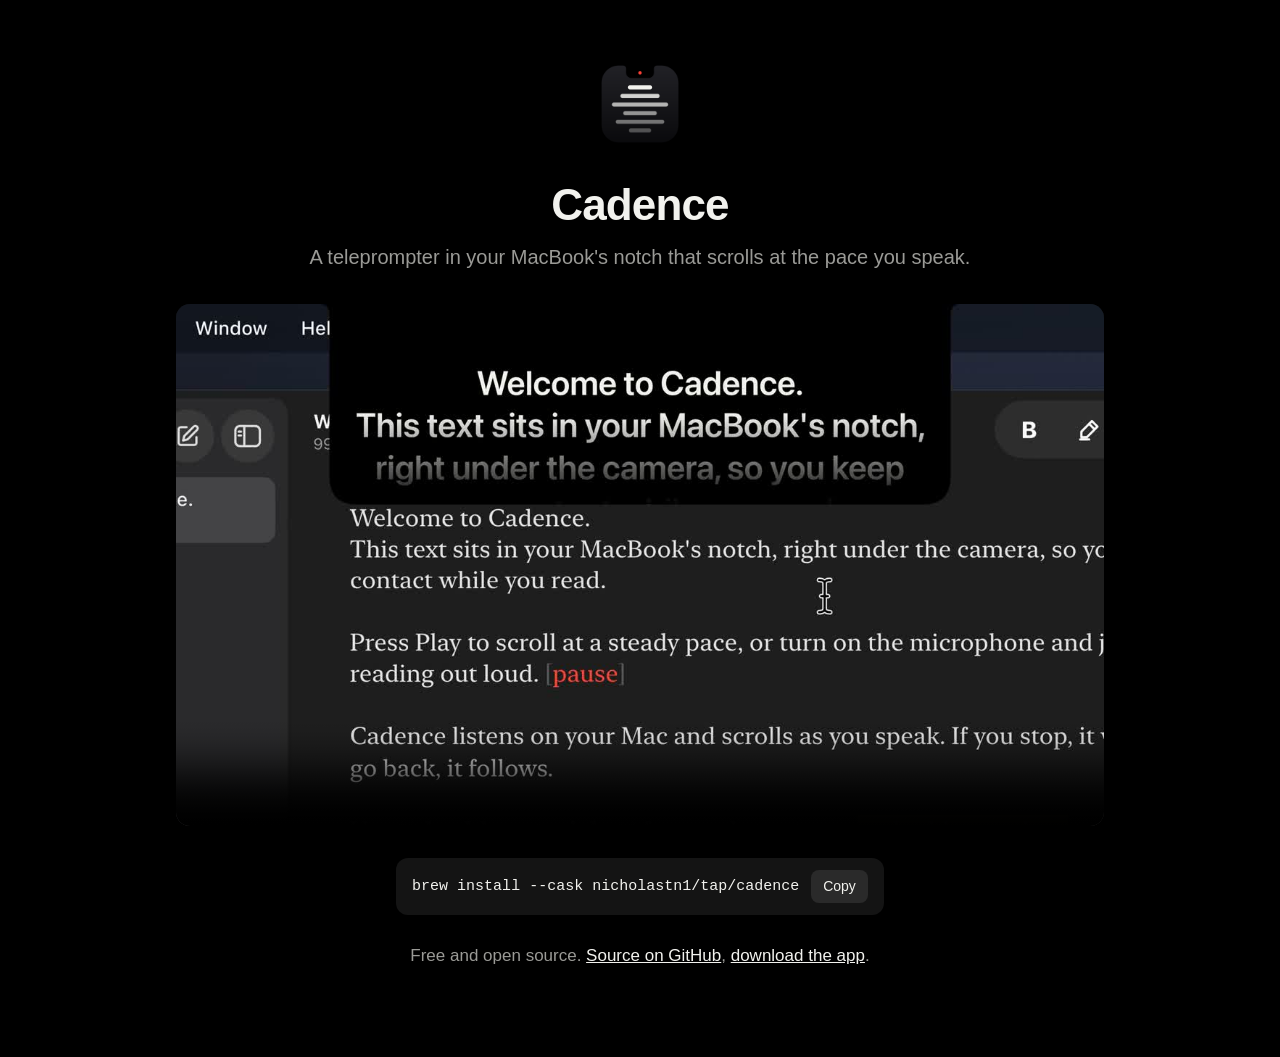
==== docs/index.html @ 0d83a183 "Project page on GitHub Pages with the guide video; README links to it" ====
<!doctype html>
<html lang="en">
<head>
<meta charset="utf-8">
<meta name="viewport" content="width=device-width, initial-scale=1">
<title>Cadence</title>
<meta name="description" content="A teleprompter in your MacBook's notch that scrolls at the pace you speak.">
<link rel="icon" href="icon.png">
<style>
  :root { --ink: #F2F2EE; --muted: #9a9a96; --bg: #000; --tally: #FF4136; }
  * { box-sizing: border-box; }
  body { margin: 0; background: var(--bg); color: var(--ink); font: 17px/1.5 -apple-system, BlinkMacSystemFont, "Helvetica Neue", sans-serif; }
  main { max-width: 960px; margin: 0 auto; padding: 56px 16px 72px; text-align: center; }
  img.icon { width: 96px; height: 96px; }
  h1 { font-size: 44px; letter-spacing: -0.02em; margin: 12px 0 4px; }
  p.lede { color: var(--muted); font-size: 20px; margin: 0 0 32px; }
  video { width: 100%; border-radius: 14px; background: #111; display: block; }
  .install { margin: 32px auto 8px; display: inline-flex; align-items: center; gap: 12px; padding: 12px 16px; border-radius: 12px; background: #141414; max-width: 100%; }
  code { font: 15px/1.4 ui-monospace, Menlo, monospace; overflow-x: auto; white-space: nowrap; }
  button { font: inherit; font-size: 14px; color: var(--ink); background: #2a2a2a; border: 0; border-radius: 8px; padding: 6px 12px; cursor: pointer; }
  button:focus-visible, a:focus-visible { outline: 2px solid var(--tally); outline-offset: 2px; }
  a { color: var(--ink); }
  p.links { color: var(--muted); margin-top: 20px; }
</style>
</head>
<body>
<main>
  <img class="icon" src="icon.png" alt="">
  <h1>Cadence</h1>
  <p class="lede">A teleprompter in your MacBook's notch that scrolls at the pace you speak.</p>
  <video src="guide.mp4" poster="poster.jpg" controls playsinline preload="metadata"></video>
  <div class="install">
    <code id="cmd">brew install --cask nicholastn1/tap/cadence</code>
    <button type="button" onclick="navigator.clipboard.writeText(document.getElementById('cmd').textContent).then(() => { this.textContent = 'Copied'; })">Copy</button>
  </div>
  <p class="links">Free and open source. <a href="https://github.com/nicholastn1/cadence">Source on GitHub</a>, <a href="https://github.com/nicholastn1/cadence/releases/latest">download the app</a>.</p>
</main>
</body>
</html>
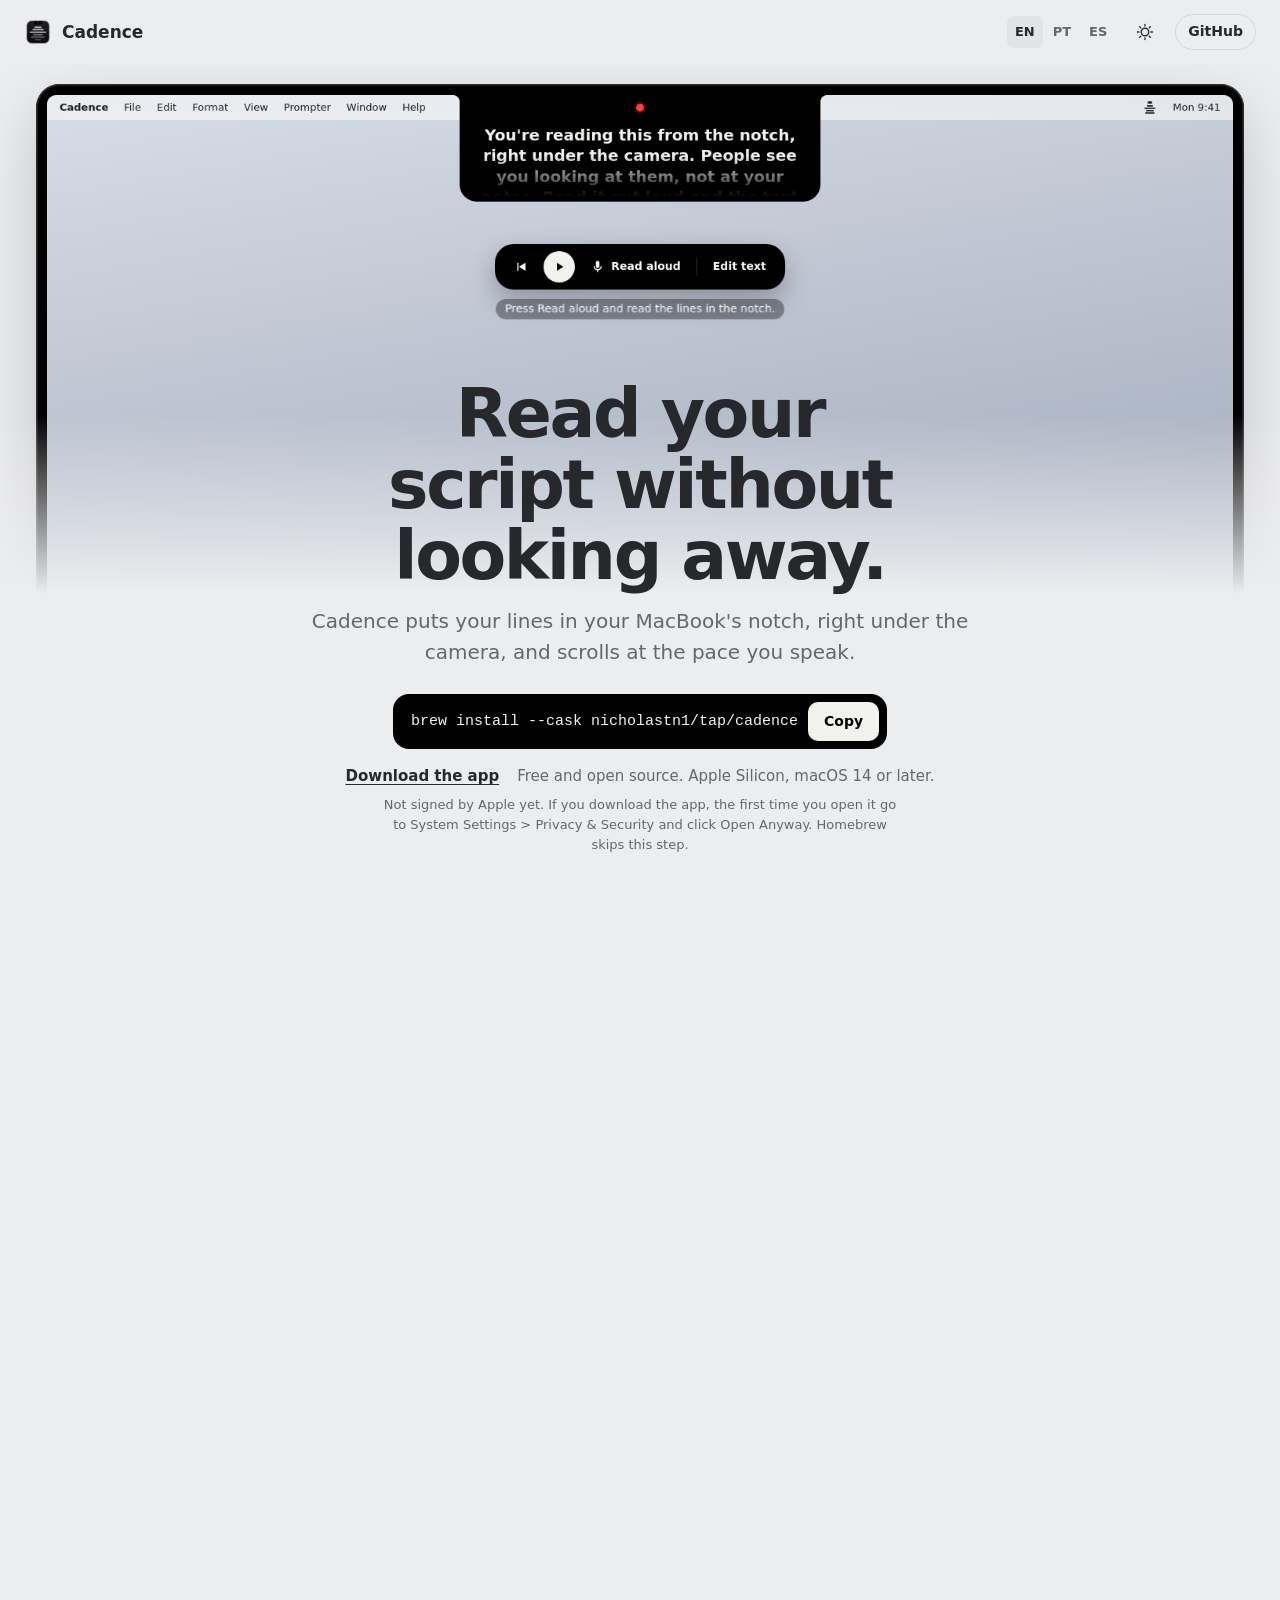
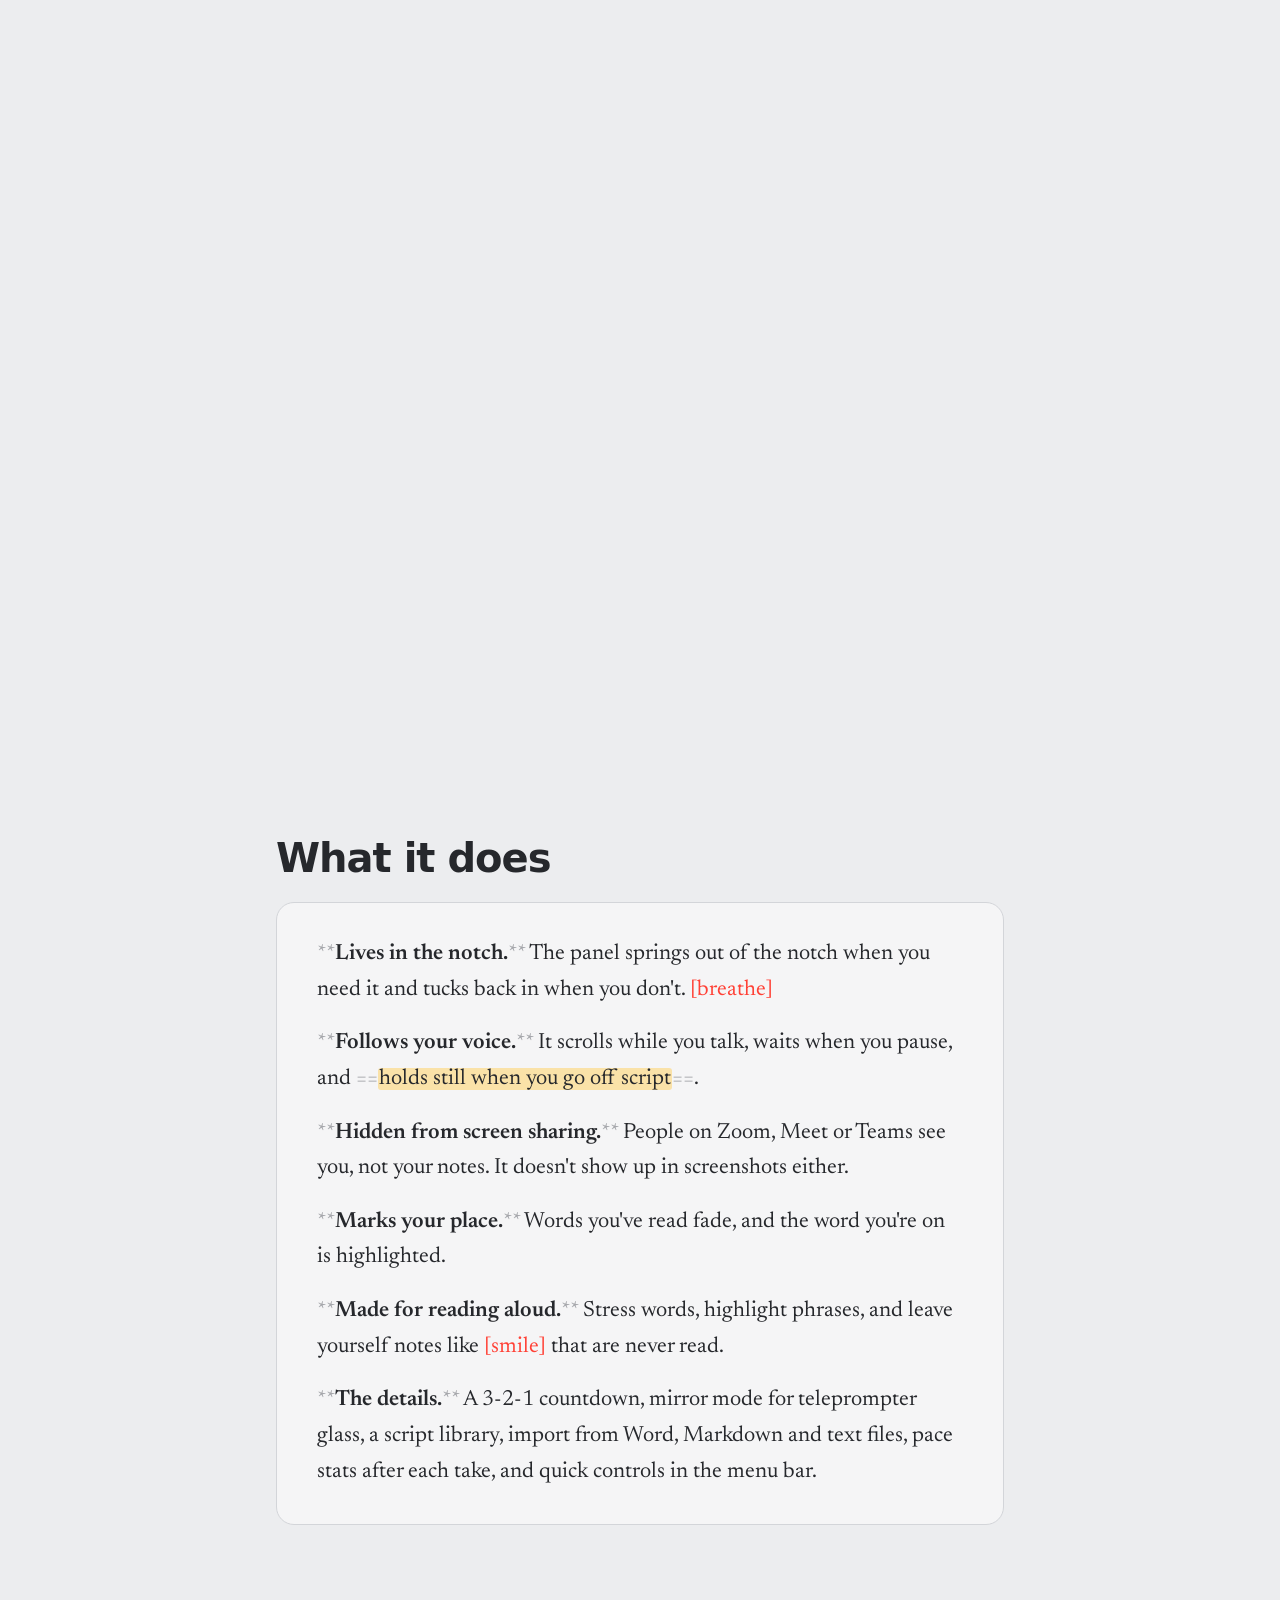
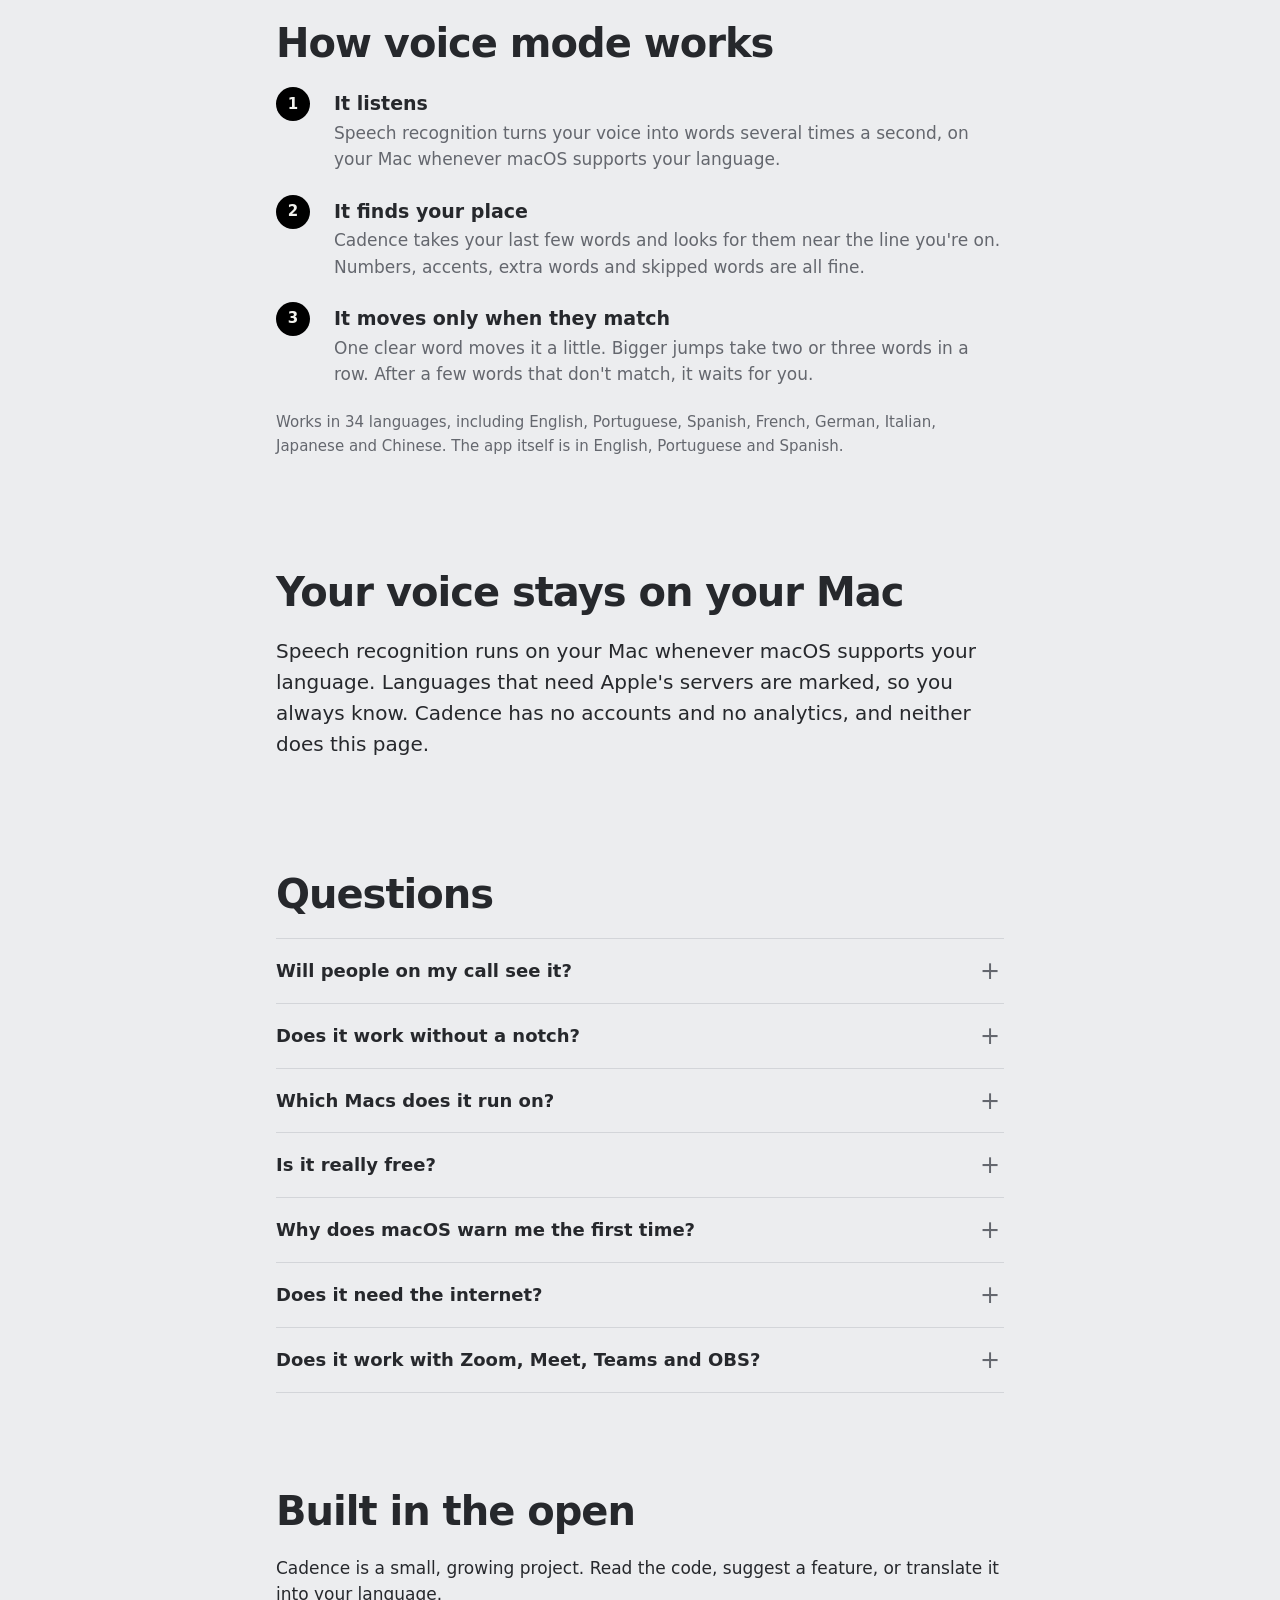
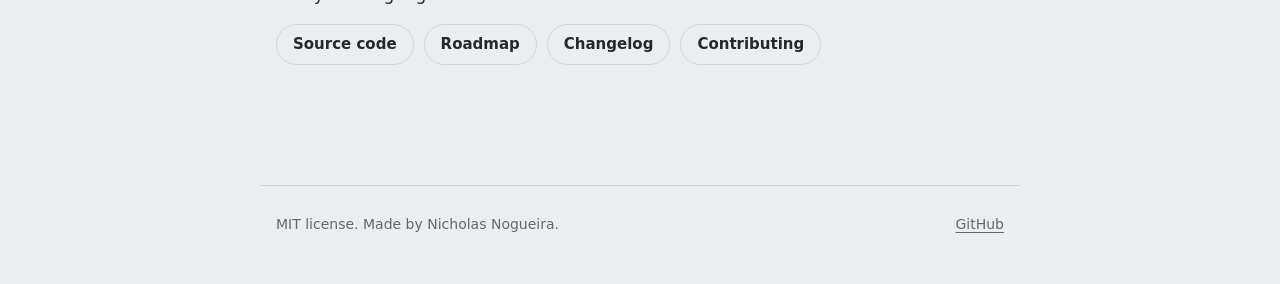
==== commit ed05cdc9: "Landing page: live notch demo with voice, MacBook pull-back to the guide video, EN/PT/ES, dark mode," ====
--- a/docs/index.html
+++ b/docs/index.html
@@ -3,37 +3,163 @@
 <head>
 <meta charset="utf-8">
 <meta name="viewport" content="width=device-width, initial-scale=1">
-<title>Cadence</title>
-<meta name="description" content="A teleprompter in your MacBook's notch that scrolls at the pace you speak.">
+<title>Cadence: a teleprompter in your MacBook's notch</title>
+<meta name="description" content="Cadence puts your lines in your MacBook's notch, right under the camera, and scrolls at the pace you speak. Free and open source.">
+<meta property="og:title" content="Cadence">
+<meta property="og:description" content="A teleprompter in your MacBook's notch that scrolls at the pace you speak.">
+<meta property="og:image" content="https://nicholastn1.github.io/cadence/og-en.png">
+<meta property="og:url" content="https://nicholastn1.github.io/cadence/">
+<meta property="og:type" content="website">
+<meta name="twitter:card" content="summary_large_image">
+<meta name="color-scheme" content="light dark">
 <link rel="icon" href="icon.png">
-<style>
-  :root { --ink: #F2F2EE; --muted: #9a9a96; --bg: #000; --tally: #FF4136; }
-  * { box-sizing: border-box; }
-  body { margin: 0; background: var(--bg); color: var(--ink); font: 17px/1.5 -apple-system, BlinkMacSystemFont, "Helvetica Neue", sans-serif; }
-  main { max-width: 960px; margin: 0 auto; padding: 56px 16px 72px; text-align: center; }
-  img.icon { width: 96px; height: 96px; }
-  h1 { font-size: 44px; letter-spacing: -0.02em; margin: 12px 0 4px; }
-  p.lede { color: var(--muted); font-size: 20px; margin: 0 0 32px; }
-  video { width: 100%; border-radius: 14px; background: #111; display: block; }
-  .install { margin: 32px auto 8px; display: inline-flex; align-items: center; gap: 12px; padding: 12px 16px; border-radius: 12px; background: #141414; max-width: 100%; }
-  code { font: 15px/1.4 ui-monospace, Menlo, monospace; overflow-x: auto; white-space: nowrap; }
-  button { font: inherit; font-size: 14px; color: var(--ink); background: #2a2a2a; border: 0; border-radius: 8px; padding: 6px 12px; cursor: pointer; }
-  button:focus-visible, a:focus-visible { outline: 2px solid var(--tally); outline-offset: 2px; }
-  a { color: var(--ink); }
-  p.links { color: var(--muted); margin-top: 20px; }
-</style>
+<link rel="preconnect" href="https://fonts.googleapis.com">
+<link rel="preconnect" href="https://fonts.gstatic.com" crossorigin>
+<link rel="stylesheet" href="https://fonts.googleapis.com/css2?family=Newsreader:ital,opsz,wght@0,6..72,400;0,6..72,600;1,6..72,400&display=swap">
+<link rel="stylesheet" href="style.css">
 </head>
 <body>
+
+<header class="nav">
+  <a class="brand" href="./"><img src="icon.png" alt="" width="28" height="28"><span>Cadence</span></a>
+  <nav class="nav-tools" aria-label="Site">
+    <div class="langs" role="group" aria-label="Language">
+      <button type="button" data-lang="en">EN</button>
+      <button type="button" data-lang="pt">PT</button>
+      <button type="button" data-lang="es">ES</button>
+    </div>
+    <button type="button" class="icon-btn" id="theme" data-i18n-label="nav.theme"><svg viewBox="0 0 24 24" width="18" height="18" aria-hidden="true"><path class="sun" d="M12 4V2m0 20v-2m8-8h2M2 12h2m13.66-5.66 1.41-1.41M4.93 19.07l1.41-1.41m0-11.32L4.93 4.93m14.14 14.14-1.41-1.41M12 17a5 5 0 1 0 0-10 5 5 0 0 0 0 10Z"/><path class="moon" d="M21 12.8A9 9 0 1 1 11.2 3a7 7 0 0 0 9.8 9.8Z"/></svg></button>
+    <a class="gh" href="https://github.com/nicholastn1/cadence">GitHub</a>
+  </nav>
+</header>
+
 <main>
-  <img class="icon" src="icon.png" alt="">
-  <h1>Cadence</h1>
-  <p class="lede">A teleprompter in your MacBook's notch that scrolls at the pace you speak.</p>
-  <video src="guide.mp4" poster="poster.jpg" controls playsinline preload="metadata"></video>
-  <div class="install">
-    <code id="cmd">brew install --cask nicholastn1/tap/cadence</code>
-    <button type="button" onclick="navigator.clipboard.writeText(document.getElementById('cmd').textContent).then(() => { this.textContent = 'Copied'; })">Copy</button>
-  </div>
-  <p class="links">Free and open source. <a href="https://github.com/nicholastn1/cadence">Source on GitHub</a>, <a href="https://github.com/nicholastn1/cadence/releases/latest">download the app</a>.</p>
+  <section class="stage" id="stage">
+    <div class="sticky">
+      <div class="laptop" id="laptop">
+        <div class="lid">
+          <div class="screen">
+            <div class="layer demo-layer" id="demoLayer">
+              <div class="wallpaper"></div>
+              <div class="menubar" aria-hidden="true">
+                <span class="mb-left"><b>Cadence</b><span>File</span><span>Edit</span><span>Format</span><span>View</span><span>Prompter</span><span>Window</span><span>Help</span></span>
+                <span class="mb-right"><svg class="mb-glyph" viewBox="0 0 18 16" width="18" height="16"><rect x="6" y="0" width="6" height="3" rx="1.5"/><rect x="5" y="5" width="8" height="1.8" rx=".9"/><rect x="2" y="8" width="14" height="1.8" rx=".9"/><rect x="4" y="11" width="10" height="1.8" rx=".9"/><rect x="3" y="14" width="12" height="1.8" rx=".9"/></svg><span>Mon 9:41</span></span>
+              </div>
+
+              <div class="island" id="island">
+                <button type="button" class="camera" id="camera" aria-label="Camera"></button>
+                <div class="island-text" id="islandText">
+                  <div class="lines" id="lines"></div>
+                </div>
+                <div class="count" id="count" aria-hidden="true"></div>
+                <div class="onair" id="onair" data-i18n="demo.onair">You're on air</div>
+              </div>
+
+              <div class="controls">
+                <div class="transport" role="group" data-i18n-label="demo.controls">
+                  <button type="button" class="t-btn" id="restart" data-i18n-label="demo.restart"><svg viewBox="0 0 24 24" width="18" height="18" aria-hidden="true"><path d="M6 5h2v14H6zM20 5v14L9 12z"/></svg></button>
+                  <button type="button" class="t-play" id="play" data-i18n-label="demo.play"><svg viewBox="0 0 24 24" width="18" height="18" aria-hidden="true"><path class="i-play" d="M8 5v14l11-7z"/><path class="i-pause" d="M7 5h4v14H7zM13 5h4v14h-4z"/></svg></button>
+                  <button type="button" class="t-mic" id="listen"><svg viewBox="0 0 24 24" width="18" height="18" aria-hidden="true"><path d="M12 14a3 3 0 0 0 3-3V5a3 3 0 0 0-6 0v6a3 3 0 0 0 3 3Zm5-3a5 5 0 0 1-10 0H5a7 7 0 0 0 6 6.92V21h2v-3.08A7 7 0 0 0 19 11h-2Z"/></svg><span id="listenLabel" data-i18n="demo.listen">Read aloud</span></button>
+                  <span class="t-sep" aria-hidden="true"></span>
+                  <button type="button" class="t-edit" id="edit" data-i18n="demo.edit">Edit text</button>
+                </div>
+                <p class="status" id="status" role="status"></p>
+                <form class="editor" id="editor" hidden>
+                  <label class="sr" for="editorText" data-i18n="demo.edit">Edit text</label>
+                  <textarea id="editorText" rows="4" data-i18n-placeholder="demo.placeholder"></textarea>
+                  <div class="editor-actions">
+                    <button type="button" class="ghost" id="editCancel" data-i18n="demo.cancel">Cancel</button>
+                    <button type="submit" class="solid" data-i18n="demo.apply">Use this text</button>
+                  </div>
+                </form>
+              </div>
+            </div>
+
+            <div class="layer video-layer" id="videoLayer">
+              <video id="guide" src="guide.mp4" poster="poster.jpg" playsinline preload="none"></video>
+              <button type="button" class="play-guide" id="playGuide"><svg viewBox="0 0 24 24" width="26" height="26" aria-hidden="true"><path d="M8 5v14l11-7z"/></svg><span data-i18n="video.play">Play the guide</span></button>
+            </div>
+          </div>
+        </div>
+        <div class="deck"><span class="thumb"></span></div>
+      </div>
+
+      <div class="hero-fade" id="heroFade"></div>
+      <div class="hero-copy" id="heroCopy">
+        <h1 data-i18n="hero.title">Read your script without looking away.</h1>
+        <p class="sub" data-i18n="hero.sub">Cadence puts your lines in your MacBook's notch, right under the camera, and scrolls at the pace you speak.</p>
+        <div class="install">
+          <code id="brew">brew install --cask nicholastn1/tap/cadence</code>
+          <button type="button" id="copy" data-i18n="hero.copy">Copy</button>
+        </div>
+        <p class="alt">
+          <a id="download" href="https://github.com/nicholastn1/cadence/releases/latest" data-i18n="hero.download">Download the app</a>
+          <span data-i18n="hero.req">Free and open source. Apple Silicon, macOS 14 or later.</span>
+        </p>
+        <p class="note" data-i18n="hero.note"></p>
+      </div>
+
+      <div class="video-caption" id="videoCaption">
+        <h2 data-i18n="video.title">Watch the one-minute guide</h2>
+        <p data-i18n="video.note"></p>
+      </div>
+    </div>
+  </section>
+
+  <section class="mobile-video" aria-labelledby="mvTitle">
+    <h2 id="mvTitle" data-i18n="video.title">Watch the one-minute guide</h2>
+    <div class="mini-mac"><video src="guide.mp4" poster="poster.jpg" controls playsinline preload="none"></video></div>
+    <p data-i18n="video.note"></p>
+  </section>
+
+  <section class="block script-block" aria-labelledby="featuresTitle">
+    <h2 id="featuresTitle" data-i18n="features.title">What it does</h2>
+    <div class="script" id="featureScript"></div>
+  </section>
+
+  <section class="block" aria-labelledby="voiceTitle">
+    <h2 id="voiceTitle" data-i18n="voice.title">How voice mode works</h2>
+    <ol class="steps">
+      <li><h3 data-i18n="voice.s1t"></h3><p data-i18n="voice.s1"></p></li>
+      <li><h3 data-i18n="voice.s2t"></h3><p data-i18n="voice.s2"></p></li>
+      <li><h3 data-i18n="voice.s3t"></h3><p data-i18n="voice.s3"></p></li>
+    </ol>
+    <p class="aside" data-i18n="voice.langs"></p>
+  </section>
+
+  <section class="block privacy" aria-labelledby="privacyTitle">
+    <h2 id="privacyTitle" data-i18n="privacy.title">Your voice stays on your Mac</h2>
+    <p data-i18n="privacy.text"></p>
+  </section>
+
+  <section class="block" aria-labelledby="faqTitle">
+    <h2 id="faqTitle" data-i18n="faq.title">Questions</h2>
+    <div class="faq" id="faq"></div>
+  </section>
+
+  <section class="block open" aria-labelledby="openTitle">
+    <h2 id="openTitle" data-i18n="open.title">Built in the open</h2>
+    <p data-i18n="open.text"></p>
+    <ul class="links">
+      <li><a href="https://github.com/nicholastn1/cadence" data-i18n="open.code">Source code</a></li>
+      <li><a href="https://github.com/nicholastn1/cadence#roadmap" data-i18n="open.roadmap">Roadmap</a></li>
+      <li><a href="https://github.com/nicholastn1/cadence/blob/main/CHANGELOG.md" data-i18n="open.changelog">Changelog</a></li>
+      <li><a href="https://github.com/nicholastn1/cadence/blob/main/CONTRIBUTING.md" data-i18n="open.contributing">Contributing</a></li>
+    </ul>
+    <p class="version" id="version"></p>
+    <div class="support" id="support" hidden>
+      <h3 data-i18n="support.title">Support Cadence</h3>
+      <p data-i18n="support.text"></p>
+      <p class="support-links" id="supportLinks"></p>
+    </div>
+  </section>
 </main>
+
+<footer class="foot">
+  <p data-i18n="foot.text">MIT license. Made by Nicholas Nogueira.</p>
+  <a href="https://github.com/nicholastn1/cadence">GitHub</a>
+</footer>
+
+<script src="main.js"></script>
 </body>
 </html>
--- a/docs/style.css
+++ b/docs/style.css
@@ -0,0 +1,337 @@
+/* Cadence landing page.
+   Only the hardware is black: bezel, notch, island. Red only means "live". */
+
+:root {
+  --bg: #ecedef;            /* studio backdrop */
+  --ink: #26282c;           /* graphite, so black stays special */
+  --muted: #64676e;
+  --line: #d3d5d9;
+  --soft: #e1e3e6;
+  --hw: #000;               /* hardware */
+  --paper: #f2f2ee;         /* text on the island */
+  --tally: #ff4136;         /* on air */
+  --marker: #ffc94a;
+  --alu: linear-gradient(#d9dbde, #b9bcc1);
+  --wall: linear-gradient(170deg, #d8dde6 0%, #aeb7c6 55%, #8f99ab 100%);
+  --menubar: rgba(255, 255, 255, 0.55);
+  --menubar-ink: #1d1e21;
+  --sans: -apple-system, BlinkMacSystemFont, "SF Pro Text", "Helvetica Neue", "Segoe UI", system-ui, sans-serif;
+  --display: -apple-system, BlinkMacSystemFont, "SF Pro Display", "Helvetica Neue", "Segoe UI", system-ui, sans-serif;
+  --serif: "Newsreader", "New York", Georgia, serif;
+  --mono: ui-monospace, "SF Mono", Menlo, Consolas, monospace;
+  --spring: linear(0, 0.03, 0.109, 0.217, 0.341, 0.469, 0.593, 0.706, 0.806, 0.889, 0.956, 1.007, 1.044, 1.068, 1.082, 1.087, 1.086, 1.08, 1.071, 1.06, 1.049, 1.038, 1.028, 1.019, 1.011, 1.005, 1, 0.997, 0.995, 0.993, 0.992, 0.992, 0.993, 0.994, 0.995, 0.995, 0.996, 0.997, 0.998, 0.999, 0.999, 1);
+  color-scheme: light;
+}
+
+@media (prefers-color-scheme: dark) {
+  :root:not([data-theme="light"]) {
+    --bg: #1b1c1f; --ink: #e8e8e5; --muted: #a0a2a8; --line: #34363b; --soft: #26282c;
+    --alu: linear-gradient(#3a3c40, #232427);
+    --wall: linear-gradient(170deg, #3a4150 0%, #252a35 60%, #191c23 100%);
+    --menubar: rgba(30, 32, 36, 0.6); --menubar-ink: #eceae6;
+    color-scheme: dark;
+  }
+}
+:root[data-theme="dark"] {
+  --bg: #1b1c1f; --ink: #e8e8e5; --muted: #a0a2a8; --line: #34363b; --soft: #26282c;
+  --alu: linear-gradient(#3a3c40, #232427);
+  --wall: linear-gradient(170deg, #3a4150 0%, #252a35 60%, #191c23 100%);
+  --menubar: rgba(30, 32, 36, 0.6); --menubar-ink: #eceae6;
+  color-scheme: dark;
+}
+/* The easter egg: the whole page goes on air. */
+:root[data-red] {
+  --bg: #ff4136; --ink: #fff; --muted: rgba(255, 255, 255, 0.82); --line: rgba(255, 255, 255, 0.4); --soft: rgba(255, 255, 255, 0.14);
+  --wall: linear-gradient(170deg, #ff8a7f 0%, #ff4f43 60%, #d92a20 100%);
+  --menubar: rgba(255, 255, 255, 0.35); --menubar-ink: #2a0503;
+  --marker: #fff;
+}
+
+* { box-sizing: border-box; }
+html { -webkit-text-size-adjust: 100%; }
+body {
+  margin: 0;
+  background: var(--bg);
+  color: var(--ink);
+  font: 17px/1.55 var(--sans);
+  transition: background-color 0.35s ease, color 0.35s ease;
+}
+a { color: inherit; text-underline-offset: 3px; text-decoration-thickness: 1px; }
+button { font: inherit; color: inherit; cursor: pointer; }
+:focus-visible { outline: 2px solid var(--tally); outline-offset: 3px; border-radius: 6px; }
+:root[data-red] :focus-visible { outline-color: #fff; }
+.sr { position: absolute; width: 1px; height: 1px; overflow: hidden; clip-path: inset(50%); }
+
+/* ---------- Nav ---------- */
+.nav {
+  position: fixed; inset: 0 0 auto; z-index: 20;
+  display: flex; align-items: center; justify-content: space-between;
+  height: 64px; padding: 0 24px;
+  background: color-mix(in srgb, var(--bg) 82%, transparent);
+  backdrop-filter: saturate(1.4) blur(14px); -webkit-backdrop-filter: saturate(1.4) blur(14px);
+}
+.brand { display: flex; align-items: center; gap: 10px; text-decoration: none; font-weight: 600; font-size: 17px; }
+.brand img { border-radius: 7px; }
+.nav-tools { display: flex; align-items: center; gap: 14px; }
+.langs { display: flex; gap: 2px; }
+.langs button { border: 0; background: none; padding: 6px 8px; border-radius: 7px; font-size: 13px; font-weight: 600; color: var(--muted); }
+.langs button[aria-pressed="true"] { color: var(--ink); background: var(--soft); }
+.icon-btn { border: 0; background: none; padding: 7px; border-radius: 8px; display: grid; place-items: center; }
+.icon-btn svg { fill: none; stroke: currentColor; stroke-width: 1.8; stroke-linecap: round; }
+.icon-btn .moon { display: none; fill: currentColor; stroke: none; }
+:root[data-dark] .icon-btn .sun { display: none; }
+:root[data-dark] .icon-btn .moon { display: block; }
+.gh { font-size: 14px; font-weight: 600; text-decoration: none; padding: 6px 12px; border: 1px solid var(--line); border-radius: 999px; }
+
+/* ---------- Stage: one MacBook, hero close-up to full laptop ---------- */
+.stage { position: relative; height: 260vh; }
+.sticky { position: sticky; top: 0; height: 100vh; overflow: hidden; }
+
+.laptop {
+  position: absolute; left: 50%; top: 0;
+  width: 1760px; margin-left: -880px;
+  transform-origin: 50% 0;
+  will-change: transform;
+}
+.lid {
+  width: 1540px; margin: 0 auto;
+  padding: 14px 14px 22px;
+  background: var(--hw);
+  border-radius: 30px 30px 6px 6px;
+  box-shadow: 0 0 0 2px #2b2c2f inset, 0 30px 80px rgba(0, 0, 0, 0.18);
+}
+.screen {
+  position: relative; width: 1512px; height: 982px;
+  border-radius: 12px 12px 2px 2px; overflow: hidden;
+  background: #000;
+}
+.deck {
+  position: relative; height: 30px;
+  background: var(--alu);
+  border-radius: 2px 2px 26px 26px / 2px 2px 16px 16px;
+  box-shadow: 0 18px 30px rgba(0, 0, 0, 0.16);
+}
+.thumb { position: absolute; left: 50%; top: 0; width: 240px; height: 12px; margin-left: -120px; border-radius: 0 0 12px 12px; background: rgba(0, 0, 0, 0.14); }
+
+.layer { position: absolute; inset: 0; }
+.wallpaper { position: absolute; inset: 0; background: var(--wall); transition: background 0.35s ease; }
+.menubar {
+  position: absolute; inset: 0 0 auto; height: 32px; padding: 0 16px;
+  display: flex; align-items: center; justify-content: space-between;
+  background: var(--menubar); color: var(--menubar-ink);
+  backdrop-filter: blur(20px); -webkit-backdrop-filter: blur(20px);
+  font-size: 13px;
+}
+.mb-left, .mb-right { display: flex; align-items: center; gap: 20px; }
+.mb-left b { font-weight: 700; }
+.mb-glyph { fill: currentColor; }
+
+/* The island: starts as the hardware notch, springs open like the app. */
+.island {
+  position: absolute; left: 50%; top: 0; z-index: 2;
+  width: 185px; height: 32px;
+  transform: translateX(-50%);
+  background: var(--hw);
+  border-radius: 0 0 10px 10px;
+  transition: width 0.9s var(--spring), height 0.9s var(--spring), border-radius 0.5s ease;
+}
+.island::before, .island::after { /* concave flares into the menu bar */
+  content: ""; position: absolute; top: 0; width: 8px; height: 8px;
+}
+.island::before { left: -8px; background: radial-gradient(circle at 0 100%, transparent 7.5px, var(--hw) 8px); }
+.island::after { right: -8px; background: radial-gradient(circle at 100% 100%, transparent 7.5px, var(--hw) 8px); }
+.island.open { width: 460px; height: 136px; border-radius: 0 0 22px 22px; }
+
+.camera {
+  position: absolute; left: 50%; top: 11px; width: 10px; height: 10px; margin-left: -5px;
+  padding: 0; border: 0; border-radius: 50%;
+  background: var(--tally);
+  box-shadow: 0 0 0 3px rgba(255, 65, 54, 0.18);
+}
+.camera:hover { box-shadow: 0 0 0 5px rgba(255, 65, 54, 0.3); }
+:root[data-red] .camera { box-shadow: 0 0 0 4px rgba(255, 255, 255, 0.5); }
+
+.island-text {
+  position: absolute; left: 0; right: 0; top: 34px; bottom: 6px; overflow: hidden;
+  opacity: 0; transition: opacity 0.3s ease 0.15s;
+  -webkit-mask-image: linear-gradient(#000 45%, transparent 100%);
+  mask-image: linear-gradient(#000 45%, transparent 100%);
+}
+.island.open .island-text { opacity: 1; }
+.lines {
+  padding: 4px 22px 60px;
+  color: var(--paper); text-align: center;
+  font: 600 20px/1.32 var(--display);
+  transition: transform 0.2s ease-out;
+}
+.lines .w { border-radius: 4px; transition: color 0.2s ease, background-color 0.2s ease; }
+.lines .read { color: rgba(242, 242, 238, 0.38); }
+.lines .now { background: rgba(255, 255, 255, 0.2); }
+
+.count, .onair {
+  position: absolute; left: 0; right: 0; top: 34px; bottom: 0;
+  display: grid; place-items: center;
+  color: var(--paper); font: 700 44px/1 var(--display);
+  opacity: 0; pointer-events: none; transition: opacity 0.2s ease;
+}
+.onair { font-size: 26px; letter-spacing: -0.01em; }
+.onair::before { content: ""; display: inline-block; width: 10px; height: 10px; margin-right: 10px; border-radius: 50%; background: var(--tally); vertical-align: middle; }
+.island.counting .count, .island.on-air .onair { opacity: 1; }
+.island.counting .island-text, .island.on-air .island-text { opacity: 0.12; }
+
+/* Controls on the desktop, under the island */
+.controls { position: absolute; left: 50%; top: 190px; transform: translateX(-50%); display: grid; justify-items: center; gap: 12px; width: 560px; }
+.transport {
+  display: flex; align-items: center; gap: 14px;
+  height: 58px; padding: 0 18px;
+  background: var(--hw); color: #fff; border-radius: 24px;
+  box-shadow: 0 14px 34px rgba(0, 0, 0, 0.28);
+}
+.transport button { border: 0; background: none; color: #fff; display: inline-flex; align-items: center; gap: 8px; padding: 6px; border-radius: 10px; font-size: 14px; font-weight: 600; }
+.transport svg { fill: currentColor; }
+.t-play { width: 40px; height: 40px; justify-content: center; border-radius: 50% !important; background: var(--paper) !important; color: #000 !important; }
+.t-play .i-pause, .playing .t-play .i-play { display: none; }
+.playing .t-play .i-pause { display: block; }
+.t-mic[aria-pressed="true"] { color: var(--tally); }
+.t-mic[aria-pressed="true"] span { color: #fff; }
+.t-sep { width: 1px; height: 24px; background: rgba(255, 255, 255, 0.18); }
+.status {
+  margin: 0; min-height: 22px; padding: 2px 12px; border-radius: 999px;
+  font-size: 14px; color: #fff; background: rgba(0, 0, 0, 0.35);
+  backdrop-filter: blur(10px); -webkit-backdrop-filter: blur(10px);
+}
+.status:empty { visibility: hidden; }
+.editor[hidden] { display: none; }
+/* While editing the demo text, the hero copy steps aside so the editor is usable. */
+.editing .hero-copy { opacity: 0 !important; visibility: hidden !important; }
+.editing .hero-fade { opacity: 0 !important; }
+.static.editing .hero-copy { visibility: visible !important; opacity: 1 !important; }
+.editor { width: 100%; display: grid; gap: 8px; padding: 12px; border-radius: 16px; background: rgba(255, 255, 255, 0.86); box-shadow: 0 14px 34px rgba(0, 0, 0, 0.2); }
+.editor textarea { width: 100%; resize: vertical; border: 1px solid #c9ccd1; border-radius: 10px; padding: 10px 12px; font: 16px/1.4 var(--sans); color: #1d1e21; background: #fff; }
+.editor-actions { display: flex; justify-content: flex-end; gap: 8px; }
+.editor-actions button { border-radius: 999px; padding: 7px 14px; font-size: 14px; font-weight: 600; }
+.ghost { border: 1px solid #c9ccd1; background: transparent; color: #1d1e21 !important; }
+.solid { border: 0; background: #000; color: #fff !important; }
+
+/* Video on the laptop's screen */
+.video-layer { opacity: 0; pointer-events: none; background: #000; }
+.video-layer video { width: 100%; height: 100%; object-fit: cover; display: block; }
+.play-guide {
+  position: absolute; left: 50%; top: 50%; transform: translate(-50%, -50%);
+  display: inline-flex; align-items: center; gap: 14px;
+  padding: 22px 34px 22px 28px; border: 0; border-radius: 999px;
+  background: rgba(242, 242, 238, 0.94); color: #000;
+  font: 600 48px/1 var(--display);
+  padding: 30px 52px 30px 40px;
+  box-shadow: 0 18px 50px rgba(0, 0, 0, 0.35);
+}
+.play-guide svg { fill: currentColor; width: 52px; height: 52px; }
+.video-layer.started .play-guide { display: none; }
+
+/* Hero copy sits over a fade that crops the close-up */
+.hero-fade { position: absolute; inset: 0; pointer-events: none; background: linear-gradient(to bottom, transparent 46%, var(--bg) 66%); }
+.hero-copy {
+  position: absolute; left: 0; right: 0; bottom: 5vh;
+  max-width: 760px; margin: 0 auto; padding: 0 16px; text-align: center;
+}
+h1 {
+  margin: 0 0 14px;
+  font: 700 clamp(36px, 5.4vw, 68px)/1.04 var(--display);
+  letter-spacing: -0.035em;
+  text-wrap: balance;
+}
+.sub { margin: 0 auto 26px; max-width: 34em; font-size: clamp(17px, 1.6vw, 20px); color: var(--muted); text-wrap: pretty; }
+.install {
+  display: inline-flex; align-items: center; gap: 10px; max-width: 100%;
+  padding: 8px 8px 8px 18px; border-radius: 16px;
+  background: var(--hw); color: var(--paper);
+}
+.install code { font: 15px/1.4 var(--mono); white-space: nowrap; overflow-x: auto; }
+.install button { border: 0; border-radius: 10px; padding: 9px 16px; background: var(--paper); color: #000; font-size: 14px; font-weight: 600; flex: none; }
+.alt { margin: 16px 0 6px; font-size: 15px; color: var(--muted); display: flex; flex-wrap: wrap; justify-content: center; gap: 6px 18px; }
+.alt a { color: var(--ink); font-weight: 600; }
+.note { margin: 0 auto; max-width: 40em; font-size: 13px; color: var(--muted); }
+
+.video-caption { position: absolute; left: 0; right: 0; bottom: 4vh; text-align: center; opacity: 0; pointer-events: none; }
+.video-caption h2 { margin: 0; font: 600 22px/1.2 var(--display); letter-spacing: -0.01em; }
+.video-caption p { margin: 4px 0 0; color: var(--muted); font-size: 14px; }
+.video-caption p:empty { display: none; }
+
+/* ---------- Content sections ---------- */
+.block { max-width: 760px; margin: 0 auto; padding: 96px 16px 0; }
+.block h2 { margin: 0 0 22px; font: 700 clamp(28px, 3.4vw, 40px)/1.1 var(--display); letter-spacing: -0.025em; }
+.block p { margin: 0 0 16px; text-wrap: pretty; }
+
+/* "What it does" is set like a Cadence script, markup marks and all. */
+.script {
+  font: 400 22px/1.62 var(--serif);
+  padding: 34px 40px; border-radius: 18px;
+  background: color-mix(in srgb, var(--bg) 55%, #fff);
+  border: 1px solid var(--line);
+}
+:root[data-dark] .script { background: #222326; }
+:root[data-red] .script { background: rgba(255, 255, 255, 0.12); }
+.script p { margin: 0 0 18px; }
+.script p:last-child { margin: 0; }
+.script strong { font-weight: 600; }
+.script .mk { color: var(--muted); opacity: 0.55; font-weight: 400; }
+.script mark { background: color-mix(in srgb, var(--marker) 45%, transparent); color: inherit; border-radius: 3px; padding: 0 1px; }
+.script .cue { color: var(--tally); }
+:root[data-red] .script .cue { color: #fff; text-decoration: underline; }
+
+.steps { list-style: none; counter-reset: step; margin: 0 0 24px; padding: 0; display: grid; gap: 22px; }
+.steps li { counter-increment: step; display: grid; grid-template-columns: 44px 1fr; column-gap: 14px; }
+.steps li::before {
+  content: counter(step); grid-row: span 2;
+  width: 34px; height: 34px; border-radius: 50%; display: grid; place-items: center;
+  background: var(--hw); color: var(--paper); font: 700 15px/1 var(--display);
+}
+.steps h3 { margin: 4px 0 4px; font: 600 19px/1.3 var(--display); }
+.steps p { margin: 0; color: var(--muted); }
+.aside { color: var(--muted); font-size: 15px; }
+
+.privacy p { font-size: 20px; line-height: 1.55; }
+
+.faq details { border-top: 1px solid var(--line); }
+.faq details:last-child { border-bottom: 1px solid var(--line); }
+.faq summary { list-style: none; cursor: pointer; padding: 18px 36px 18px 0; position: relative; font-weight: 600; font-size: 18px; }
+.faq summary::-webkit-details-marker { display: none; }
+.faq summary::after { content: "+"; position: absolute; right: 4px; top: 14px; font-size: 24px; font-weight: 400; color: var(--muted); transition: transform 0.2s ease; }
+.faq details[open] summary::after { transform: rotate(45deg); }
+.faq details p { margin: 0 0 20px; color: var(--muted); }
+
+.links { list-style: none; padding: 0; margin: 0 0 18px; display: flex; flex-wrap: wrap; gap: 10px; }
+.links a { display: inline-block; padding: 8px 16px; border: 1px solid var(--line); border-radius: 999px; text-decoration: none; font-weight: 600; font-size: 15px; }
+.links a:hover { border-color: var(--ink); }
+.version { color: var(--muted); font-size: 14px; }
+.support { margin-top: 32px; }
+
+.foot { max-width: 760px; margin: 120px auto 0; padding: 28px 16px 48px; border-top: 1px solid var(--line); display: flex; justify-content: space-between; gap: 16px; color: var(--muted); font-size: 14px; }
+.foot p { margin: 0; }
+
+.mobile-video { display: none; }
+
+/* ---------- Small screens and reduced motion: no scroll choreography ---------- */
+.static .stage { height: auto; }
+.static .sticky { position: relative; height: auto; overflow: hidden; padding-bottom: 8px; }
+.static .hero-copy { position: relative; bottom: auto; }
+.static .hero-fade { display: none; }
+.static .video-caption, .static .video-layer { display: none; }
+.static .mobile-video { display: block; max-width: 760px; margin: 0 auto; padding: 80px 16px 0; text-align: center; }
+.mobile-video h2 { margin: 0 0 18px; font: 700 28px/1.1 var(--display); letter-spacing: -0.02em; }
+.mobile-video p { color: var(--muted); font-size: 14px; }
+.mini-mac { position: relative; padding: 10px 10px 14px; border-radius: 18px 18px 6px 6px; background: var(--hw); }
+.mini-mac::before { content: ""; position: absolute; left: 50%; top: 10px; width: 16%; height: 4.2%; transform: translateX(-50%); background: var(--hw); border-radius: 0 0 6px 6px; z-index: 1; }
+.mini-mac video { width: 100%; display: block; border-radius: 8px 8px 2px 2px; }
+
+@media (max-width: 640px) {
+  .nav { padding: 0 16px; }
+  .gh { display: none; }
+  .script { padding: 24px 20px; font-size: 20px; }
+  .install code { font-size: 13px; }
+  .foot { flex-direction: column; }
+}
+
+@media (prefers-reduced-motion: reduce) {
+  *, *::before, *::after { transition-duration: 0.01ms !important; }
+}
